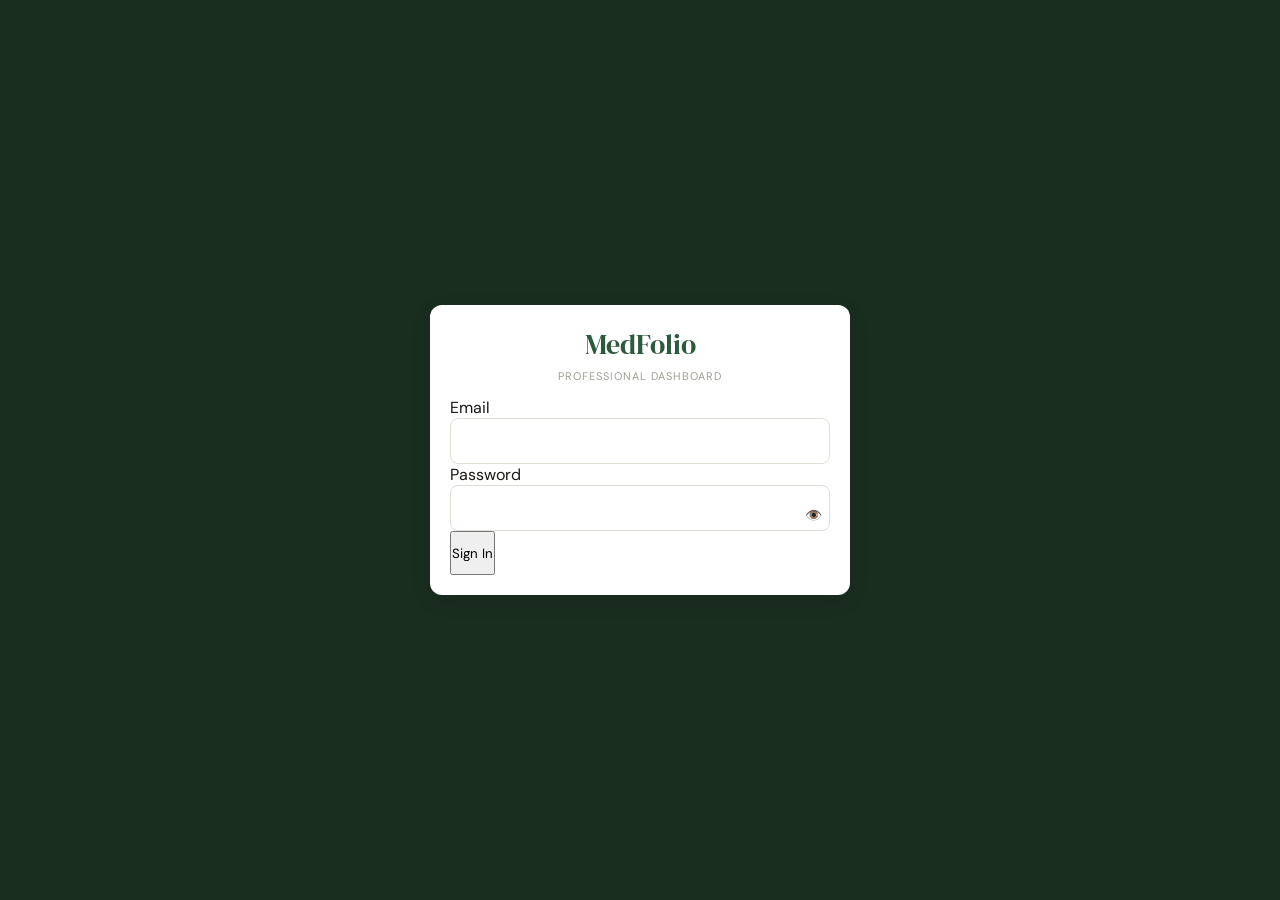
==== medfolio/index.html @ 62ef4126 "Add MedFolio multi-file rebuild" ====
<!doctype html>
<html lang="en">
<head>
  <meta charset="utf-8">
  <meta name="viewport" content="width=device-width, initial-scale=1.0">
  <title>MedFolio — Sign In</title>
  <link rel="icon" href="assets/favicon.svg" type="image/svg+xml">
  <link rel="preconnect" href="https://fonts.googleapis.com">
  <link href="https://fonts.googleapis.com/css2?family=DM+Serif+Display&family=DM+Sans:wght@400;500;600&display=swap" rel="stylesheet">
  <link rel="stylesheet" href="css/base.css">
  <link rel="stylesheet" href="css/login.css">
</head>
<body>
  <main class="login-root">
    <section class="login-card" role="main">
      <div class="login-brand">
        <div class="logo">MedFolio</div>
        <div class="subtitle">PROFESSIONAL DASHBOARD</div>
      </div>
      <form id="login-form" novalidate>
        <label for="email">Email</label>
        <input id="email" name="email" type="email" class="form-control" required autocomplete="email">

        <label for="password">Password</label>
        <div class="password-wrap">
          <input id="password" name="password" type="password" class="form-control" required autocomplete="current-password">
          <button type="button" id="pw-toggle" aria-label="Show password" class="pw-toggle">👁️</button>
        </div>

        <div id="login-error" class="login-error" role="alert" aria-live="assertive" hidden></div>

        <button type="submit" class="btn-primary">Sign In</button>
      </form>
    </section>
  </main>

  <script src="js/auth.js"></script>
  <script>
    document.addEventListener('DOMContentLoaded', initLogin);
  </script>
</body>
</html>
---- medfolio/css/base.css ----
:root {
  --bg: #f7f5f0;
  --surface: #ffffff;
  --surface2: #f0ede6;
  --border: #e2ddd5;
  --text: #1a1815;
  --text2: #6b6560;
  --text3: #a09b94;
  --accent: #2d5a3d;
  --accent2: #4a8c5c;
  --accent-light: #e8f5ed;
  --gold: #b8860b;
  --gold-light: #fdf6e3;
  --red: #c0392b;
  --red-light: #fdf0ee;
  --blue: #1a4a6e;
  --blue-light: #e8f0f8;
  --purple: #5b48cc;
  --purple-light: #f0edfe;
  --radius: 12px;
  --radius-sm: 8px;
  --radius-lg: 20px;
  --shadow: 0 1px 4px rgba(0,0,0,0.08);
  --font-main: 'DM Sans', system-ui, -apple-system, sans-serif;
  --font-display: 'DM Serif Display', Georgia, serif;
  --max-w: 480px;
}

*, ::before, *::after { box-sizing: border-box; margin: 0; padding: 0; }
html { -webkit-text-size-adjust: 100%; }
body { font-family: var(--font-main); background: var(--bg); color: var(--text); min-height:100vh; -webkit-font-smoothing:antialiased; overflow-x:hidden }
img, svg { display:block; max-width:100%; }
button { cursor:pointer; font-family:var(--font-main); }
input, select, textarea { font-family:var(--font-main); }

.app-wrapper { max-width: var(--max-w); margin:0 auto; min-height:100vh; background:var(--bg); position:relative; overflow-x:hidden }
@media (min-width:768px){ body{ background:#1a2e20 } .app-wrapper{ box-shadow:0 0 60px rgba(0,0,0,0.4); min-height:100vh } }

@keyframes screenIn{ from{opacity:0} to{opacity:1} }
.screen.active{ animation: screenIn 0.15s ease }

@keyframes toastIn{ from{opacity:0; transform:translateX(-50%) translateY(8px)} to{opacity:1; transform:translateX(-50%) translateY(0)} }

.btn-primary:active{ opacity:0.85; transform:scale(0.99) }
.btn-secondary:active{ opacity:0.75 }
.form-control{ transition:border-color 0.15s }

.screen{ display:none; min-height:100vh; overflow-y:auto; -webkit-overflow-scrolling:touch }
.screen.active{ display:block }
.scrollable-content{ padding-bottom:80px }

/* Layout helpers */
.topbar{ background:var(--surface); padding:14px 20px 12px; display:flex; align-items:center; justify-content:space-between; border-bottom:1px solid var(--border); position:sticky; top:0; z-index:100 }

#toast{ position:fixed; bottom:80px; left:50%; transform:translateX(-50%) translateY(8px); background:#1a2e20; color:#fff; padding:11px 22px; border-radius:24px; font-size:14px; opacity:0; pointer-events:none; z-index:500; white-space:nowrap; transition:opacity 0.15s, transform 0.15s }
#toast.show{ opacity:1; transform:translateX(-50%) translateY(0) }

/* common form */
.form-control{ width:100%; padding:12px 14px; background:var(--surface); border:1.5px solid var(--border); border-radius:var(--radius-sm); font-size:15px; color:var(--text); }
.form-control:focus{ outline:none; border-color:var(--accent2) }

.info-card{ background:var(--accent-light); border-radius:var(--radius-sm); padding:12px; margin:12px }

/* login root to allow full screen card */
.login-root{ min-height:100vh; display:flex; align-items:center; justify-content:center; padding:24px }

/* accessibility */
button, .nav-btn { min-height:44px }
---- medfolio/css/login.css ----
.login-card{ width:100%; max-width:420px; background:var(--surface); border-radius:12px; padding:20px; box-shadow:0 6px 20px rgba(0,0,0,0.12) }
.login-brand{ text-align:center; margin-bottom:14px }
.login-brand .logo{ font-family:var(--font-display); color:var(--accent); font-size:28px }
.login-brand .subtitle{ font-size:11px; color:var(--text3); letter-spacing:1px; margin-top:6px }
.password-wrap{ position:relative }
.pw-toggle{ position:absolute; right:8px; top:8px; border:none; background:transparent; font-size:14px }
.login-error{ color:var(--red); margin:10px 0; font-size:13px }
@media (max-width:768px){ body{ background:var(--surface); } .login-card{ border-radius:0; height:100vh; display:flex; flex-direction:column; justify-content:center; box-shadow:none } }
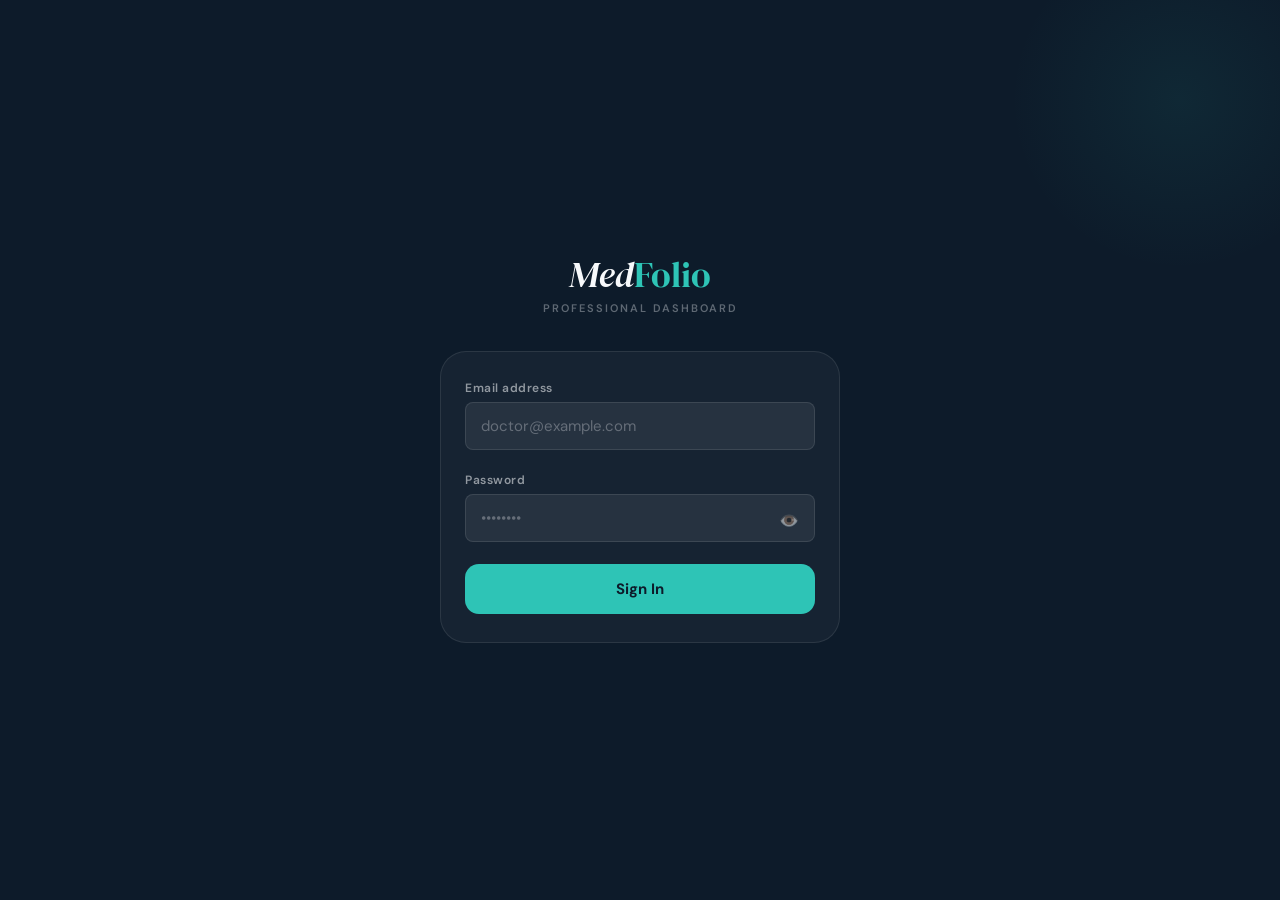
==== commit cea3b696: "Happy Birthday" ====
--- a/medfolio/index.html
+++ b/medfolio/index.html
@@ -6,32 +6,43 @@
   <title>MedFolio — Sign In</title>
   <link rel="icon" href="assets/favicon.svg" type="image/svg+xml">
   <link rel="preconnect" href="https://fonts.googleapis.com">
-  <link href="https://fonts.googleapis.com/css2?family=DM+Serif+Display&family=DM+Sans:wght@400;500;600&display=swap" rel="stylesheet">
+  <link href="https://fonts.googleapis.com/css2?family=DM+Serif+Display:ital@0;1&family=DM+Sans:wght@400;500;600;700&display=swap" rel="stylesheet">
   <link rel="stylesheet" href="css/base.css">
   <link rel="stylesheet" href="css/login.css">
 </head>
 <body>
   <main class="login-root">
+
+    <div class="login-brand">
+      <div class="login-logo">Med<em>Folio</em></div>
+      <div class="login-subtitle">Professional Dashboard</div>
+    </div>
+
     <section class="login-card" role="main">
-      <div class="login-brand">
-        <div class="logo">MedFolio</div>
-        <div class="subtitle">PROFESSIONAL DASHBOARD</div>
-      </div>
       <form id="login-form" novalidate>
-        <label for="email">Email</label>
-        <input id="email" name="email" type="email" class="form-control" required autocomplete="email">
 
-        <label for="password">Password</label>
-        <div class="password-wrap">
-          <input id="password" name="password" type="password" class="form-control" required autocomplete="current-password">
-          <button type="button" id="pw-toggle" aria-label="Show password" class="pw-toggle">👁️</button>
+        <div class="login-field">
+          <label for="email">Email address</label>
+          <input id="email" name="email" type="email" class="form-control"
+                 required autocomplete="email" placeholder="doctor@example.com">
+        </div>
+
+        <div class="login-field">
+          <label for="password">Password</label>
+          <div class="password-wrap">
+            <input id="password" name="password" type="password" class="form-control"
+                   required autocomplete="current-password" placeholder="••••••••">
+            <button type="button" id="pw-toggle" aria-label="Show password" class="pw-toggle">👁️</button>
+          </div>
         </div>
 
         <div id="login-error" class="login-error" role="alert" aria-live="assertive" hidden></div>
 
         <button type="submit" class="btn-primary">Sign In</button>
+
       </form>
     </section>
+
   </main>
 
   <script src="js/auth.js"></script>
--- a/medfolio/css/base.css
+++ b/medfolio/css/base.css
@@ -1,68 +1,478 @@
+*, *::before, *::after { box-sizing: border-box; margin: 0; padding: 0; }
+
 :root {
-  --bg: #f7f5f0;
-  --surface: #ffffff;
-  --surface2: #f0ede6;
-  --border: #e2ddd5;
-  --text: #1a1815;
-  --text2: #6b6560;
-  --text3: #a09b94;
-  --accent: #2d5a3d;
-  --accent2: #4a8c5c;
-  --accent-light: #e8f5ed;
-  --gold: #b8860b;
-  --gold-light: #fdf6e3;
-  --red: #c0392b;
-  --red-light: #fdf0ee;
-  --blue: #1a4a6e;
-  --blue-light: #e8f0f8;
-  --purple: #5b48cc;
-  --purple-light: #f0edfe;
-  --radius: 12px;
+  /* Core palette — matching screenshot */
+  --navy:          #0D1B2A;
+  --navy-mid:      #162236;
+  --teal:          #2EC4B6;
+  --teal-dim:      rgba(46,196,182,0.15);
+  --white:         #F7F9FB;
+  --surface:       #FFFFFF;
+  --bg:            #ECEEF2;
+  --text-pri:      #0D1B2A;
+  --text-sec:      #5A6A7A;
+  --text-hint:     #9BAAB8;
+  --border:        rgba(13,27,42,0.08);
+  --border-md:     rgba(13,27,42,0.14);
+
+  /* Icon colour tokens */
+  --icon-teal-bg:   #E0F5F2; --icon-teal-fg:   #0D7A6F;
+  --icon-blue-bg:   #E4EFFE; --icon-blue-fg:   #1558A8;
+  --icon-amber-bg:  #FEF0DA; --icon-amber-fg:  #8A5008;
+  --icon-purple-bg: #EDEAFF; --icon-purple-fg: #4630B8;
+  --icon-green-bg:  #E6F5DE; --icon-green-fg:  #326410;
+
   --radius-sm: 8px;
+  --radius-md: 14px;
   --radius-lg: 20px;
-  --shadow: 0 1px 4px rgba(0,0,0,0.08);
-  --font-main: 'DM Sans', system-ui, -apple-system, sans-serif;
-  --font-display: 'DM Serif Display', Georgia, serif;
-  --max-w: 480px;
-}
-
-*, ::before, *::after { box-sizing: border-box; margin: 0; padding: 0; }
-html { -webkit-text-size-adjust: 100%; }
-body { font-family: var(--font-main); background: var(--bg); color: var(--text); min-height:100vh; -webkit-font-smoothing:antialiased; overflow-x:hidden }
-img, svg { display:block; max-width:100%; }
-button { cursor:pointer; font-family:var(--font-main); }
-input, select, textarea { font-family:var(--font-main); }
-
-.app-wrapper { max-width: var(--max-w); margin:0 auto; min-height:100vh; background:var(--bg); position:relative; overflow-x:hidden }
-@media (min-width:768px){ body{ background:#1a2e20 } .app-wrapper{ box-shadow:0 0 60px rgba(0,0,0,0.4); min-height:100vh } }
-
-@keyframes screenIn{ from{opacity:0} to{opacity:1} }
-.screen.active{ animation: screenIn 0.15s ease }
-
-@keyframes toastIn{ from{opacity:0; transform:translateX(-50%) translateY(8px)} to{opacity:1; transform:translateX(-50%) translateY(0)} }
-
-.btn-primary:active{ opacity:0.85; transform:scale(0.99) }
-.btn-secondary:active{ opacity:0.75 }
-.form-control{ transition:border-color 0.15s }
-
-.screen{ display:none; min-height:100vh; overflow-y:auto; -webkit-overflow-scrolling:touch }
-.screen.active{ display:block }
-.scrollable-content{ padding-bottom:80px }
-
-/* Layout helpers */
-.topbar{ background:var(--surface); padding:14px 20px 12px; display:flex; align-items:center; justify-content:space-between; border-bottom:1px solid var(--border); position:sticky; top:0; z-index:100 }
-
-#toast{ position:fixed; bottom:80px; left:50%; transform:translateX(-50%) translateY(8px); background:#1a2e20; color:#fff; padding:11px 22px; border-radius:24px; font-size:14px; opacity:0; pointer-events:none; z-index:500; white-space:nowrap; transition:opacity 0.15s, transform 0.15s }
-#toast.show{ opacity:1; transform:translateX(-50%) translateY(0) }
-
-/* common form */
-.form-control{ width:100%; padding:12px 14px; background:var(--surface); border:1.5px solid var(--border); border-radius:var(--radius-sm); font-size:15px; color:var(--text); }
-.form-control:focus{ outline:none; border-color:var(--accent2) }
-
-.info-card{ background:var(--accent-light); border-radius:var(--radius-sm); padding:12px; margin:12px }
-
-/* login root to allow full screen card */
-.login-root{ min-height:100vh; display:flex; align-items:center; justify-content:center; padding:24px }
-
-/* accessibility */
-button, .nav-btn { min-height:44px }
+  --radius-xl: 26px;
+
+  --nav-h:     68px;
+  --fab-size:  56px;
+  --fab-lift:  18px;
+
+  --shadow-card: 0 2px 12px rgba(13,27,42,0.07), 0 0.5px 2px rgba(13,27,42,0.06);
+  --shadow-fab:  0 4px 18px rgba(13,27,42,0.30), 0 1px 4px rgba(13,27,42,0.18);
+}
+
+html, body {
+  height: 100%;
+  background: var(--bg);
+  font-family: 'DM Sans', sans-serif;
+  color: var(--text-pri);
+  -webkit-font-smoothing: antialiased;
+}
+
+img { display: block; max-width: 100%; }
+button { cursor: pointer; font-family: 'DM Sans', sans-serif; }
+input, select, textarea { font-family: 'DM Sans', sans-serif; }
+
+.app-wrapper {
+  max-width: 430px;
+  margin: 0 auto;
+  min-height: 100vh;
+  background: var(--bg);
+  position: relative;
+  overflow-x: hidden;
+}
+
+@media (min-width: 768px) {
+  body { background: #0a1520; }
+  .app-wrapper { box-shadow: 0 0 80px rgba(0,0,0,0.5); min-height: 100vh; }
+}
+
+/* Screens */
+.screen { display: none; min-height: 100vh; }
+.screen.active { display: block; animation: fadeIn 0.15s ease; }
+@keyframes fadeIn { from { opacity: 0 } to { opacity: 1 } }
+
+.scrollable-content { padding-bottom: calc(var(--nav-h) + 24px); }
+
+/* Toast */
+#toast {
+  position: fixed;
+  bottom: 90px;
+  left: 50%;
+  transform: translateX(-50%) translateY(8px);
+  background: #0D1B2A;
+  color: #fff;
+  padding: 11px 22px;
+  border-radius: 24px;
+  font-size: 14px;
+  font-weight: 500;
+  opacity: 0;
+  pointer-events: none;
+  z-index: 999;
+  white-space: nowrap;
+  transition: opacity 0.2s, transform 0.2s;
+}
+#toast.show { opacity: 1; transform: translateX(-50%) translateY(0); }
+
+/* ─── TOPBAR (secondary screens) ─── */
+.topbar {
+  background: var(--surface);
+  padding: 14px 20px 12px;
+  display: flex;
+  align-items: center;
+  justify-content: space-between;
+  border-bottom: 1px solid var(--border);
+  position: fixed;
+  top: 0;
+  left: 50%;
+  transform: translateX(-50%);
+  width: 100%;
+  max-width: 430px;
+  z-index: 150;
+}
+
+/* Push content below fixed topbar */
+.screen:not(#screen-home) .scrollable-content {
+  padding-top: 58px;
+}
+
+.topbar-title {
+  font-size: 16px;
+  font-weight: 600;
+  color: var(--text-pri);
+}
+.topbar-btn {
+  width: 36px; height: 36px;
+  border-radius: 50%;
+  border: none;
+  background: var(--bg);
+  color: var(--text-pri);
+  display: flex; align-items: center; justify-content: center;
+  font-size: 18px;
+  transition: background 0.15s;
+}
+.topbar-btn:hover { background: var(--border); }
+
+/* ─── BOTTOM NAV ─── */
+.bottom-nav {
+  position: fixed;
+  bottom: 0; left: 50%;
+  transform: translateX(-50%);
+  width: 100%;
+  max-width: 430px;
+  height: var(--nav-h);
+  z-index: 200;
+  display: flex;
+  align-items: stretch;
+  background: var(--surface);
+  border-top: 1px solid var(--border);
+  padding-bottom: env(safe-area-inset-bottom, 0px);
+}
+
+.nav-item {
+  flex: 1;
+  display: flex;
+  flex-direction: column;
+  align-items: center;
+  justify-content: center;
+  gap: 4px;
+  padding: 10px 4px;
+  background: transparent;
+  border: none;
+  color: var(--text-hint);
+  transition: color 0.15s;
+  position: relative;
+  font-family: 'DM Sans', sans-serif;
+}
+.nav-item:hover { color: var(--text-sec); }
+.nav-item.active { color: var(--navy); }
+
+/* teal dot indicator */
+.nav-item.active:not(.nav-home)::after {
+  content: '';
+  position: absolute;
+  bottom: 6px;
+  left: 50%;
+  transform: translateX(-50%);
+  width: 4px; height: 4px;
+  background: var(--teal);
+  border-radius: 50%;
+}
+
+.nav-icon-wrap {
+  width: 26px; height: 26px;
+  display: flex; align-items: center; justify-content: center;
+  position: relative;
+}
+.nav-item i { font-size: 20px; line-height: 1; }
+.nav-label  { font-size: 10px; font-weight: 500; letter-spacing: 0.2px; line-height: 1; }
+
+.nav-badge {
+  position: absolute;
+  top: -2px; right: -4px;
+  width: 7px; height: 7px;
+  background: var(--teal);
+  border-radius: 50%;
+  border: 1.5px solid var(--surface);
+}
+
+/* FAB home button */
+.nav-home {
+  flex: 0 0 80px;
+  overflow: visible;
+  justify-content: flex-end;
+  padding-bottom: 8px;
+}
+.nav-home .nav-icon-wrap {
+  position: absolute;
+  top: calc(-1 * var(--fab-lift));
+  left: 50%;
+  transform: translateX(-50%);
+  width: var(--fab-size);
+  height: var(--fab-size);
+  border-radius: 50%;
+  background: var(--navy);
+  box-shadow: var(--shadow-fab);
+  transition: transform 0.15s, box-shadow 0.15s;
+}
+.nav-home .nav-icon-wrap i { font-size: 22px; color: var(--white); }
+.nav-home:hover .nav-icon-wrap {
+  transform: translateX(-50%) translateY(-2px);
+  box-shadow: 0 6px 24px rgba(13,27,42,0.38), 0 2px 6px rgba(13,27,42,0.2);
+}
+.nav-home:active .nav-icon-wrap { transform: translateX(-50%) translateY(1px); }
+.nav-home.active .nav-icon-wrap { box-shadow: var(--shadow-fab), 0 0 0 3px var(--teal); }
+.nav-home .nav-label { position: relative; z-index: 1; }
+.nav-home.active .nav-label { color: var(--navy); font-weight: 600; }
+
+/* .hide-nav { display: none !important; } */
+
+/* ─── COMMON FORM ELEMENTS ─── */
+.form-control {
+  width: 100%;
+  padding: 13px 15px;
+  background: var(--surface);
+  border: 1.5px solid var(--border);
+  border-radius: var(--radius-sm);
+  font-size: 15px;
+  color: var(--text-pri);
+  transition: border-color 0.15s;
+}
+.form-control:focus { outline: none; border-color: var(--teal); }
+
+label {
+  font-size: 13px;
+  font-weight: 600;
+  color: var(--text-sec);
+  display: block;
+  margin-bottom: 4px;
+}
+
+.btn-primary {
+  width: 100%;
+  padding: 15px;
+  background: var(--navy);
+  color: #fff;
+  border: none;
+  border-radius: var(--radius-md);
+  font-size: 15px;
+  font-weight: 600;
+  display: flex;
+  align-items: center;
+  justify-content: center;
+  gap: 8px;
+  transition: opacity 0.15s, transform 0.1s;
+}
+.btn-primary:active { opacity: 0.85; transform: scale(0.99); }
+
+.btn-secondary {
+  padding: 12px 20px;
+  background: transparent;
+  color: var(--navy);
+  border: 1.5px solid var(--border-md);
+  border-radius: var(--radius-md);
+  font-size: 14px;
+  font-weight: 600;
+  transition: background 0.15s;
+}
+.btn-secondary:hover { background: var(--bg); }
+
+.btn-teal {
+  width: 100%;
+  padding: 15px;
+  background: var(--teal);
+  color: var(--navy);
+  border: none;
+  border-radius: var(--radius-md);
+  font-size: 15px;
+  font-weight: 700;
+  transition: opacity 0.15s;
+}
+.btn-teal:active { opacity: 0.85; }
+
+/* Chips */
+.chips { padding: 12px 16px; display: flex; gap: 8px; flex-wrap: wrap; }
+.chips button {
+  border: 1.5px solid var(--border);
+  background: var(--surface);
+  padding: 7px 14px;
+  border-radius: 999px;
+  font-size: 13px;
+  font-weight: 500;
+  color: var(--text-sec);
+  transition: all 0.15s;
+}
+.chips button.selected {
+  border-color: var(--teal);
+  background: var(--teal-dim);
+  color: var(--navy);
+}
+
+/* Pills */
+.filter-pills { display: flex; gap: 8px; padding: 14px 16px; flex-wrap: wrap; }
+.pill {
+  padding: 7px 15px;
+  border-radius: 999px;
+  border: 1.5px solid var(--border);
+  background: var(--surface);
+  font-size: 13px;
+  font-weight: 500;
+  color: var(--text-sec);
+  transition: all 0.15s;
+}
+.pill.active { background: var(--navy); color: #fff; border-color: var(--navy); }
+
+/* Info card */
+.info-card {
+  background: var(--teal-dim);
+  border: 1px solid rgba(46,196,182,0.2);
+  border-radius: var(--radius-sm);
+  padding: 12px 14px;
+  margin: 14px 16px;
+  font-size: 14px;
+  color: var(--text-pri);
+}
+
+/* Record cards */
+.record-card {
+  background: var(--surface);
+  border-radius: var(--radius-md);
+  padding: 14px 16px;
+  border: 1px solid var(--border);
+  margin: 6px 16px;
+  box-shadow: var(--shadow-card);
+}
+.record-card strong { font-size: 14px; display: block; margin-bottom: 4px; color: var(--text-pri); }
+.record-card > div:last-child { font-size: 13px; color: var(--text-sec); }
+.record-empty { text-align: center; padding: 48px 24px; color: var(--text-hint); font-size: 15px; line-height: 1.6; }
+
+/* Revenue card */
+.revenue-card {
+  padding: 16px;
+  margin: 6px 16px;
+  border-radius: var(--radius-md);
+  background: linear-gradient(135deg, var(--navy) 0%, #162e46 100%);
+  color: #fff;
+  box-shadow: 0 4px 20px rgba(13,27,42,0.25);
+}
+.revenue-card > div:first-child { font-size: 12px; opacity: 0.6; font-weight: 500; text-transform: uppercase; letter-spacing: 0.8px; margin-bottom: 6px; }
+.revenue-card > div.rv-amount { font-size: 22px; font-weight: 700; letter-spacing: -0.5px; }
+.revenue-card > div.rv-sub { font-size: 12px; opacity: 0.55; margin-top: 4px; }
+
+/* Practice form */
+.practice-form { padding: 16px; display: flex; flex-direction: column; gap: 12px; }
+
+/* Net display */
+.net-display {
+  background: var(--teal-dim);
+  border-radius: var(--radius-sm);
+  padding: 14px;
+  font-size: 16px;
+  font-weight: 700;
+  color: var(--navy);
+  text-align: center;
+}
+
+/* File zone */
+.file-zone {
+  padding: 16px;
+  border: 2px dashed var(--border-md);
+  border-radius: var(--radius-sm);
+  color: var(--text-hint);
+  cursor: pointer;
+  text-align: center;
+  font-size: 14px;
+  transition: border-color 0.15s;
+}
+.file-zone:hover { border-color: var(--teal); }
+
+/* CV */
+.cv-header { display: flex; gap: 14px; align-items: center; padding: 20px 16px; }
+.avatar {
+  width: 60px; height: 60px;
+  border-radius: 50%;
+  background: var(--navy);
+  color: #fff;
+  display: flex; align-items: center; justify-content: center;
+  font-size: 18px;
+  font-weight: 700;
+  flex-shrink: 0;
+}
+.cv-info { flex: 1; }
+.cv-name { font-size: 18px; font-weight: 700; }
+.cv-role { font-size: 13px; color: var(--text-sec); margin-top: 2px; }
+.cv-actions { display: flex; gap: 8px; flex-wrap: wrap; }
+.cv-section { border-top: 1px solid var(--border); padding: 14px 16px; }
+.cv-section h4 { display: flex; justify-content: space-between; align-items: center; font-size: 14px; font-weight: 700; color: var(--text-pri); margin-bottom: 8px; }
+.cv-entry { padding: 10px 0; border-bottom: 1px solid var(--border); }
+.cv-entry:last-child { border-bottom: none; }
+.cv-entry strong { font-size: 14px; display: block; margin-bottom: 3px; }
+.cv-entry > div { font-size: 12px; color: var(--text-sec); }
+.cv-list { display: block; }
+
+/* Patient row */
+.patient-row {
+  display: flex;
+  align-items: center;
+  justify-content: space-between;
+  padding: 12px 0;
+  border-bottom: 1px solid var(--border);
+  font-size: 14px;
+}
+.patient-row .del {
+  border: none;
+  background: #fee;
+  color: #d00;
+  border-radius: 50%;
+  width: 24px; height: 24px;
+  font-size: 16px;
+  display: flex; align-items: center; justify-content: center;
+  padding: 0;
+}
+
+/* Hospital grid */
+.hospital-grid { display: grid; grid-template-columns: 1fr 1fr; gap: 10px; padding: 14px 16px; }
+.hospital-grid button {
+  padding: 14px 12px;
+  border-radius: var(--radius-md);
+  border: 1.5px solid var(--border);
+  background: var(--surface);
+  font-size: 14px;
+  font-weight: 500;
+  color: var(--text-pri);
+  transition: all 0.15s;
+}
+.hospital-grid button.selected {
+  border-color: var(--teal);
+  background: var(--teal-dim);
+  color: var(--navy);
+  font-weight: 600;
+}
+
+/* Mode grid */
+.mode-grid { display: grid; grid-template-columns: 1fr 1fr; gap: 12px; padding: 20px 16px; }
+.mode-card {
+  background: var(--surface);
+  border-radius: var(--radius-lg);
+  padding: 22px 16px;
+  text-align: left;
+  border: 1.5px solid var(--border);
+  transition: all 0.15s;
+  box-shadow: var(--shadow-card);
+}
+.mode-card:hover { border-color: var(--teal); transform: translateY(-1px); }
+.mode-card i { font-size: 28px; color: var(--teal); margin-bottom: 12px; display: block; }
+.mode-card h3 { font-size: 15px; font-weight: 700; margin-bottom: 6px; }
+.mode-card p { font-size: 12px; color: var(--text-sec); line-height: 1.5; }
+
+/* Analytics */
+.stats-grid { display: grid; grid-template-columns: 1fr 1fr; gap: 10px; padding: 14px 16px; }
+.stat-card {
+  background: var(--surface);
+  border-radius: var(--radius-md);
+  padding: 14px;
+  border: 1px solid var(--border);
+  box-shadow: var(--shadow-card);
+}
+.stat-card-label { font-size: 11px; font-weight: 600; color: var(--text-hint); text-transform: uppercase; letter-spacing: 0.8px; margin-bottom: 6px; }
+.stat-card-value { font-size: 20px; font-weight: 700; color: var(--navy); }
+.charts { padding: 0 16px 24px; display: flex; flex-direction: column; gap: 16px; }
+.chart-card { background: var(--surface); border-radius: var(--radius-md); padding: 16px; border: 1px solid var(--border); box-shadow: var(--shadow-card); }
+.chart-title { font-size: 13px; font-weight: 700; color: var(--text-pri); margin-bottom: 14px; }
+
+/* Login specific */
+.login-root { min-height: 100vh; display: flex; align-items: center; justify-content: center; padding: 24px; background: var(--navy); }
--- a/medfolio/css/login.css
+++ b/medfolio/css/login.css
@@ -1,8 +1,109 @@
-.login-card{ width:100%; max-width:420px; background:var(--surface); border-radius:12px; padding:20px; box-shadow:0 6px 20px rgba(0,0,0,0.12) }
-.login-brand{ text-align:center; margin-bottom:14px }
-.login-brand .logo{ font-family:var(--font-display); color:var(--accent); font-size:28px }
-.login-brand .subtitle{ font-size:11px; color:var(--text3); letter-spacing:1px; margin-top:6px }
-.password-wrap{ position:relative }
-.pw-toggle{ position:absolute; right:8px; top:8px; border:none; background:transparent; font-size:14px }
-.login-error{ color:var(--red); margin:10px 0; font-size:13px }
-@media (max-width:768px){ body{ background:var(--surface); } .login-card{ border-radius:0; height:100vh; display:flex; flex-direction:column; justify-content:center; box-shadow:none } }
+/* ─── LOGIN SCREEN ─── */
+.login-root {
+  min-height: 100vh;
+  display: flex;
+  flex-direction: column;
+  align-items: center;
+  justify-content: center;
+  padding: 32px 24px;
+  background: var(--navy);
+  position: relative;
+  overflow: hidden;
+}
+
+/* bg glow */
+.login-root::before {
+  content: '';
+  position: absolute;
+  top: -100px; right: -100px;
+  width: 400px; height: 400px;
+  background: radial-gradient(circle, rgba(46,196,182,0.08) 0%, transparent 60%);
+  pointer-events: none;
+}
+
+.login-brand {
+  text-align: center;
+  margin-bottom: 36px;
+}
+
+.login-logo {
+  font-family: 'DM Serif Display', serif;
+  font-style: italic;
+  font-size: 36px;
+  color: var(--white);
+  line-height: 1;
+  margin-bottom: 8px;
+}
+.login-logo em { font-style: normal; color: var(--teal); }
+
+.login-subtitle {
+  font-size: 11px;
+  font-weight: 600;
+  color: rgba(247,249,251,0.35);
+  letter-spacing: 2px;
+  text-transform: uppercase;
+}
+
+.login-card {
+  width: 100%;
+  max-width: 400px;
+  background: rgba(255,255,255,0.04);
+  border: 1px solid rgba(255,255,255,0.09);
+  border-radius: var(--radius-xl);
+  padding: 28px 24px;
+}
+
+.login-card label {
+  color: rgba(247,249,251,0.55);
+  font-size: 12px;
+  font-weight: 600;
+  letter-spacing: 0.5px;
+  margin-bottom: 6px;
+}
+
+.login-card .form-control {
+  background: rgba(255,255,255,0.07);
+  border-color: rgba(255,255,255,0.10);
+  color: var(--white);
+  margin-bottom: 4px;
+}
+.login-card .form-control::placeholder { color: rgba(247,249,251,0.30); }
+.login-card .form-control:focus { border-color: var(--teal); background: rgba(255,255,255,0.10); }
+
+.login-field { margin-bottom: 18px; }
+
+.password-wrap { position: relative; }
+.pw-toggle {
+  position: absolute;
+  right: 12px; top: 50%;
+  transform: translateY(-50%);
+  border: none;
+  background: transparent;
+  font-size: 16px;
+  cursor: pointer;
+  color: rgba(247,249,251,0.5);
+  padding: 4px;
+}
+
+.login-error {
+  color: #ff6b6b;
+  margin-bottom: 14px;
+  font-size: 13px;
+  background: rgba(255,107,107,0.10);
+  padding: 10px 14px;
+  border-radius: var(--radius-sm);
+  border: 1px solid rgba(255,107,107,0.20);
+}
+
+.login-card .btn-primary {
+  background: var(--teal);
+  color: var(--navy);
+  font-weight: 700;
+  border-radius: var(--radius-md);
+  margin-top: 4px;
+}
+
+@media (max-width: 480px) {
+  .login-root { padding: 24px 20px; background: var(--navy); }
+  .login-card { border: none; background: transparent; padding: 0; }
+}
